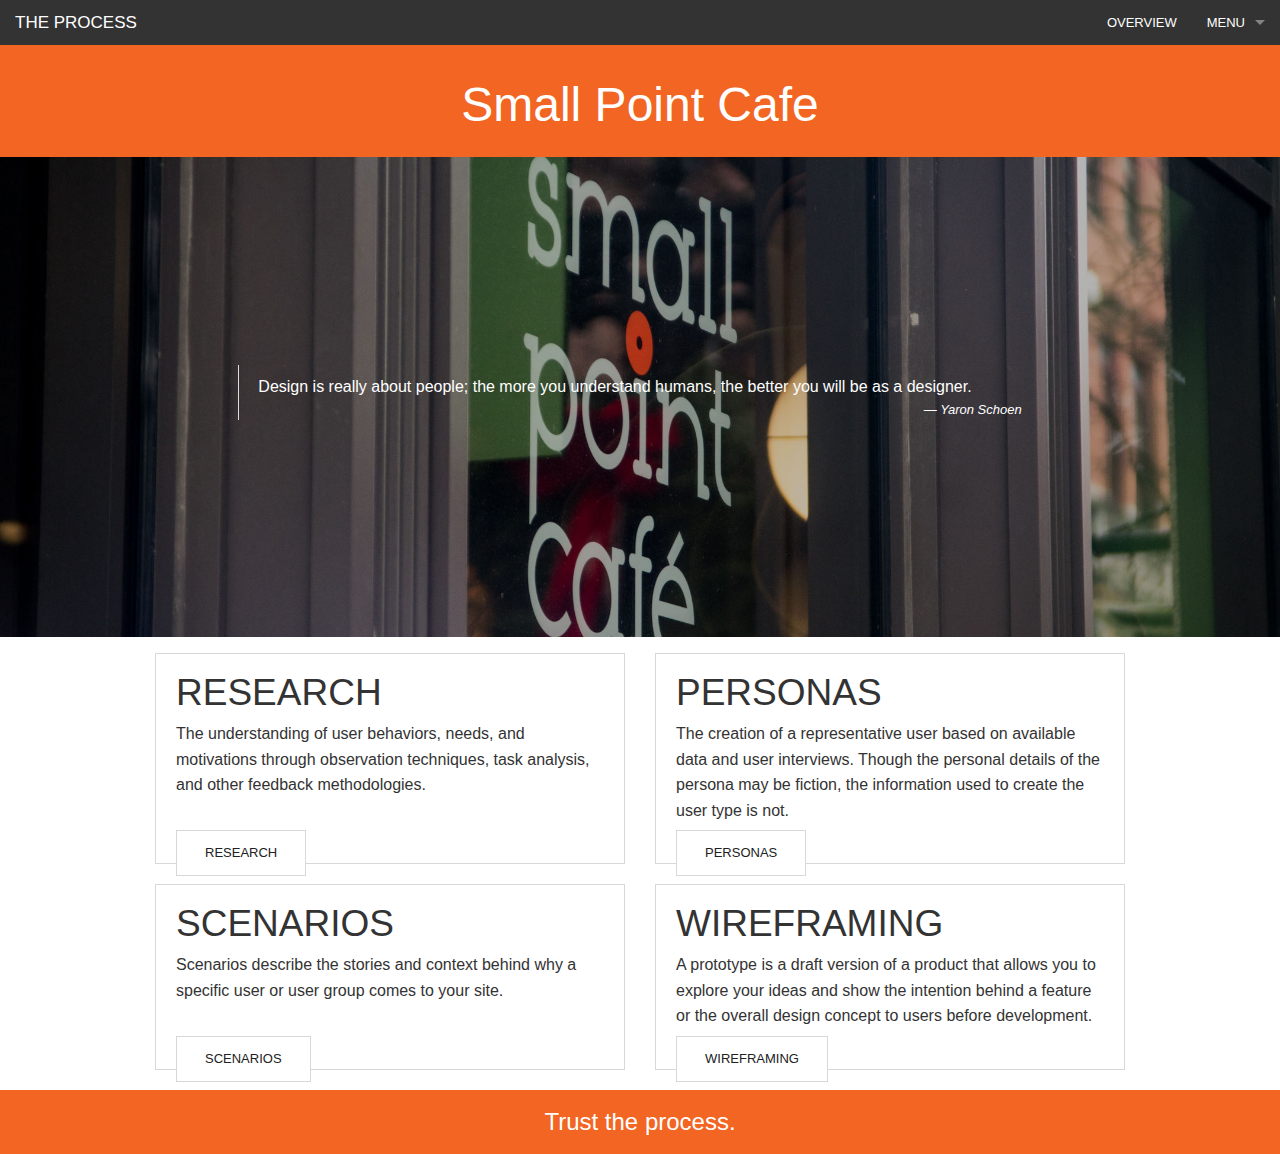
==== index.html @ a280f2f0 "Initial commit" ====
<!doctype html>
<html class="no-js" lang="en">
  <head>

    <meta charset="utf-8" />

    <meta name="viewport" content="width=device-width, initial-scale=1.0" />

    <title>SPC The Process</title>

    <meta name="author" content="benjregan">

    <meta name="description" content="">

    <link href='https://fonts.googleapis.com/css?family=Raleway:400,100,200,300,600,500' rel='stylesheet' type='text/css'>


    <link rel="stylesheet" href="css/normalize.css" />
    <link rel="stylesheet" href="css/foundation.css" />
    <link href="css/font-awesome.css" rel="stylesheet">
    <link href="css/app.css" rel="stylesheet">

    <script src="js/vendor/modernizr.js"></script>
  </head>
  <body>

    <!-- NAVIGATION BEGINS -->
    <div class="sticky">
      <nav class="top-bar" data-topbar role="navigation">
        <ul class="title-area">
          <li class="name">
            <h1><a href="index.html">THE PROCESS</a></h1>
          </li>
           <!-- Remove the class "menu-icon" to get rid of menu icon. Take out "Menu" to just have icon alone -->
          <li class="toggle-topbar menu-icon"><a href="#"><span></span></a></li>
        </ul>

        <section class="top-bar-section">
          <!-- Right Nav Section -->
          <ul class="right">
            <li><a href="index.html">OVERVIEW</a></li>
            <li class="has-dropdown">
              <a href="#">MENU</a>
              <ul class="dropdown">
                  <li><a href="research.html">RESEARCH</a></li>
                  <li><a href="personas.html">PERSONAS</a></li>
                  <li><a href="scenarios.html">SCENARIOS</a></li>
                  <li><a href="wireframing.html">WIREFRAMING</a></li>
              </ul>
            </li>
          </ul>
        </section>
      </nav>
    </div>
    <!-- NAVIGATION ENDS -->


    <header>
      <div class="row">
        <div class="small-12 columns">
          <h1>Small Point Cafe</h1>
        </div>
      </div>
    </header>

    <section class="hero">
      <div class="row">
        <div class="small-10 small-centered columns">
          <blockquote>Design is really about people; the more you understand humans, the better you will be as a designer. <cite class="text-right">Yaron Schoen</cite></blockquote>
        </div>
      </div>
    </section>

    <section class="maincontent">
      <div class="row" data-equalizer>
        <div class="small-12 medium-6 columns">
          <div class="panel" data-equalizer-watch>
            <h2>RESEARCH</h2>
            <p>The understanding of user behaviors, needs, and motivations through observation techniques, task analysis, and other feedback methodologies.</p>
            <a href="research.html" class="button small">Research</a>
          </div>
        </div>
        <div class="small-12 medium-6 columns">
          <div class="panel" data-equalizer-watch>
            <h2>PERSONAS</h2>
            <p>The creation of a representative user based on available data and user interviews. Though the personal details of the persona may be fiction, the information used to create the user type is not.</p>
            <a href="personas.html" class="button small">Personas</a>
          </div>
        </div>
      </div>

      <div class="row" data-equalizer>
        <div class="small-12 medium-6 columns">
          <div class="panel" data-equalizer-watch>
            <h2>SCENARIOS</h2>
            <p>Scenarios describe the stories and context behind why a specific user or user group comes to your site.</p>
            <a href="scenarios.html" class="button small">Scenarios</a>
          </div>
        </div>

        <div class="small-12 medium-6 columns">
          <div class="panel" data-equalizer-watch>
            <h2>WIREFRAMING</h2>
            <p>A prototype is a draft version of a product that allows you to explore your ideas and show the intention behind a feature or the overall design concept to users before development.</p>
            <a href="wireframing.html" class="button small">Wireframing</a>
          </div>
        </div>
      </div>

    </section> <!-- end .maincontent -->

    <footer>
      <div class="row">
        <div class="small-12 columns">
          <p>Trust the process.</p>
        </div>
      </div>
    </footer>


    
    <script src="js/vendor/jquery.js"></script>
    <script src="js/foundation.min.js"></script>
    <script>
      $(document).foundation();
    </script>
  </body>
</html>
---- css/app.css ----
/********************************************/
/* Hey there. This stylesheet is broken up 
into the following sections.

SECTION 1: GENERAL STYLES
SECTION 2: CUSTOM CLASSES & IDS
SECTION 3: BUTTONS
SECTION 4: MENU AND NAV
SECTION 5: OFF CANVAS NAV
SECTION 6: MAIN DIVS AS THEY APPEAR IN THE HTML
SECTION 7: FOOTER
SECTION 8: MEDIA QUERIES - THIS SITE WAS BUILT 
MOBILE FIRST. SO THE MEDIA QUERIES PERTAIN TO 
MEDIUM AND LARGE SCREENS. */
/********************************************/

/********************************************/
/* GENERAL STYLES */
/********************************************/
 * {
 	box-sizing: border-box;
 }

 a {
 	color: #f26522;
 }

 a:hover, a:focus {
 	color: #87cb63;
 }

 header {
 	height: 7rem;
 	background-color: #f26522;
 }

 header h1 {
 	text-align: center;
 	color: #fff;
 	margin-top: 2rem;
 	font-weight: 100;
 	font-size: 2rem;
 }


 .hero {
 	height: 30rem;
 	background-image: url(../img/hero.jpg);
 	background-size: cover;
 	background-position: center;
 	margin-bottom: 1rem;
 }

 .hero blockquote {
 	margin-top: 13rem;
 	color: #fff;
 	font-weight: 300;
 }

  .hero cite {
 	color: #fff;
 	font-weight: 300;
 }

 .maincontent .button {
 	background-color: #fff;
 	border-color: #d8d8d8;
 	border-width: 1px;
 	position: absolute;
 	bottom: .5rem;
 }

  .maincontent .button:hover {
 	background-color: #d8d8d8;
 	border-color: #d8d8d8;
 	border-width: 1px;
 	color: #212121;
 }

 .maincontent .panel a {
 	color: #212121;
 	text-transform: uppercase;
 }

 .panel {
 	background-color: #fff;
 }

 .w-img-container img {
 	width: 100%;
 }


 footer {
 	height: 4rem;
 	background-color: #f26522;
 }

 footer p {
 	text-align: center;
 	margin: .8rem 0 0 0;
 	color: #fff;
 	font-size: 1.5rem;
 	font-weight: 300;
 }


/********************************************/
/* MEDIA QUERIES */
/********************************************/
/* Medium screens */
/* min-width 641px, medium screens */
@media only screen and (min-width: 40.063em) { 

header h1 {
	margin-top: 1.65rem;
	font-size: 3rem;
}

 .w-img-container {
 	width: 80%;
 	margin: 0 auto;
 }

} 

/* min-width 1025px, large screens */
/* Large screens */
@media only screen and (min-width: 64.063em) { 
 .w-img-container {
 	width: 60%;
 	margin: 0 auto;
 }
}
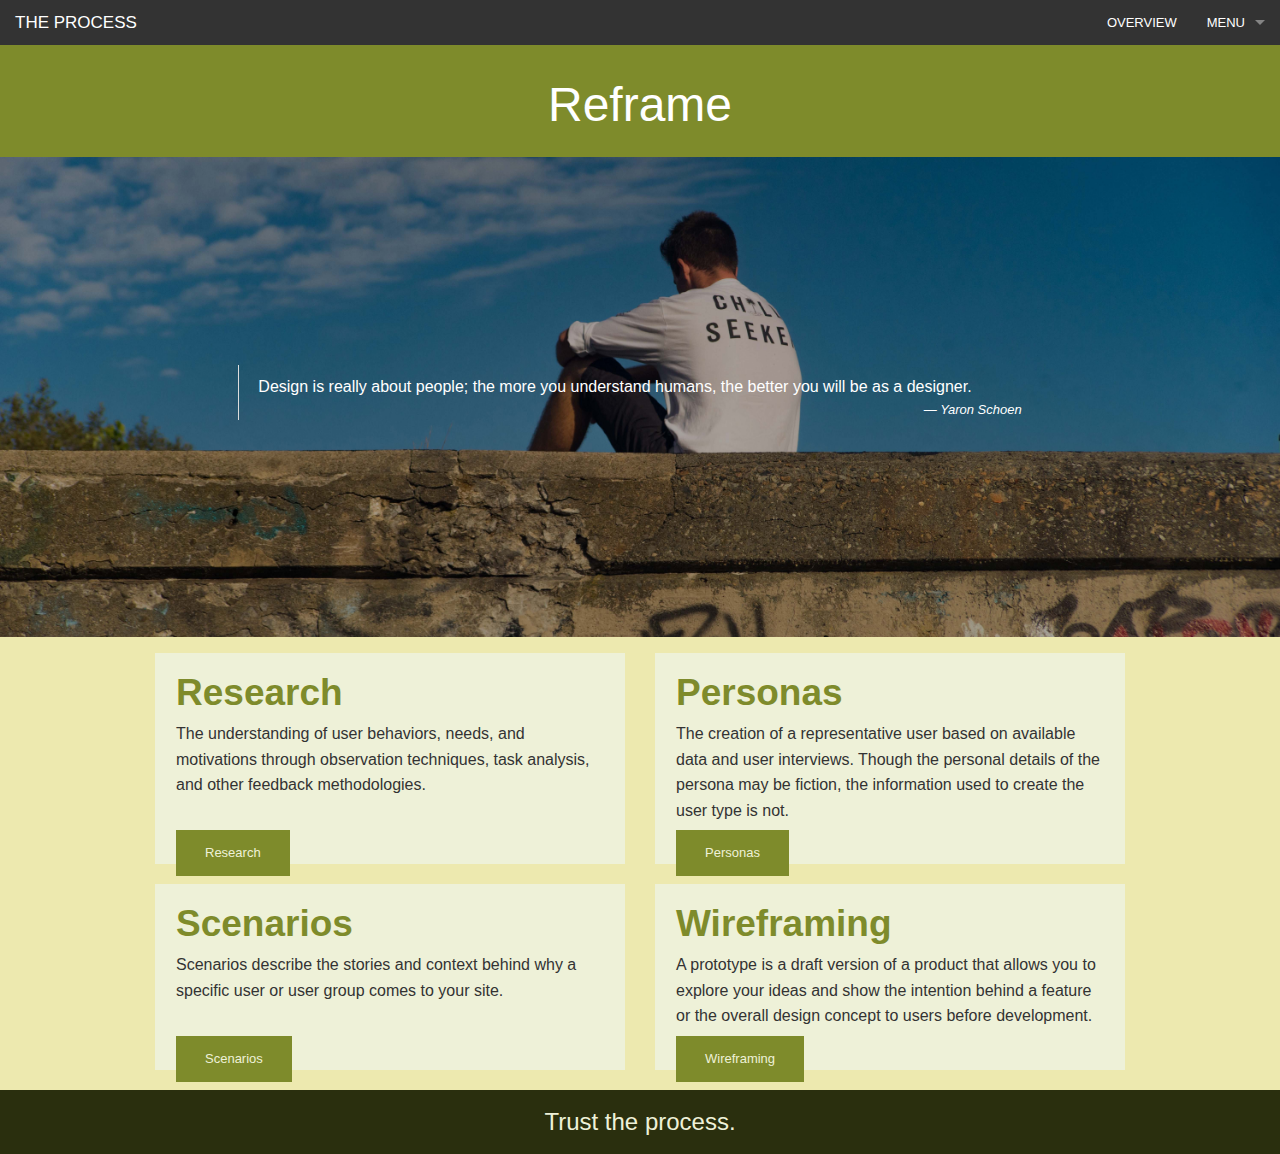
==== commit 08d9be91: "initial commit" ====
--- a/index.html
+++ b/index.html
@@ -6,11 +6,11 @@
 
     <meta name="viewport" content="width=device-width, initial-scale=1.0" />
 
-    <title>SPC The Process</title>
+    <title>Reframe The Process</title>
 
     <meta name="author" content="benjregan">
 
-    <meta name="description" content="">
+    <meta name="description" content="Photography Blog Creation Process">
 
     <link href='https://fonts.googleapis.com/css?family=Raleway:400,100,200,300,600,500' rel='stylesheet' type='text/css'>
 
@@ -58,7 +58,7 @@
     <header>
       <div class="row">
         <div class="small-12 columns">
-          <h1>Small Point Cafe</h1>
+          <h1>Reframe</h1>
         </div>
       </div>
     </header>
@@ -75,14 +75,14 @@
       <div class="row" data-equalizer>
         <div class="small-12 medium-6 columns">
           <div class="panel" data-equalizer-watch>
-            <h2>RESEARCH</h2>
+            <h2>Research</h2>
             <p>The understanding of user behaviors, needs, and motivations through observation techniques, task analysis, and other feedback methodologies.</p>
             <a href="research.html" class="button small">Research</a>
           </div>
         </div>
         <div class="small-12 medium-6 columns">
           <div class="panel" data-equalizer-watch>
-            <h2>PERSONAS</h2>
+            <h2>Personas</h2>
             <p>The creation of a representative user based on available data and user interviews. Though the personal details of the persona may be fiction, the information used to create the user type is not.</p>
             <a href="personas.html" class="button small">Personas</a>
           </div>
@@ -92,7 +92,7 @@
       <div class="row" data-equalizer>
         <div class="small-12 medium-6 columns">
           <div class="panel" data-equalizer-watch>
-            <h2>SCENARIOS</h2>
+            <h2>Scenarios</h2>
             <p>Scenarios describe the stories and context behind why a specific user or user group comes to your site.</p>
             <a href="scenarios.html" class="button small">Scenarios</a>
           </div>
@@ -100,7 +100,7 @@
 
         <div class="small-12 medium-6 columns">
           <div class="panel" data-equalizer-watch>
-            <h2>WIREFRAMING</h2>
+            <h2>Wireframing</h2>
             <p>A prototype is a draft version of a product that allows you to explore your ideas and show the intention behind a feature or the overall design concept to users before development.</p>
             <a href="wireframing.html" class="button small">Wireframing</a>
           </div>
--- a/css/app.css
+++ b/css/app.css
@@ -15,6 +15,25 @@
 MEDIUM AND LARGE SCREENS. */
 /********************************************/
 
+
+/********************************************/
+/* COLOR PALETTE */
+/********************************************/
+
+.primary-color 	{
+	color: #7e8b2b;
+}
+.dark-primary	{
+	color: #2a2f0e;
+}
+.accent-color	{
+	color: #ede9af;
+}
+.off-white		{
+	color: #eef1d8;
+}
+
+
 /********************************************/
 /* GENERAL STYLES */
 /********************************************/
@@ -22,17 +41,21 @@
  	box-sizing: border-box;
  }
 
+ html, body {
+ 	background-color: #ede9af;
+ }
+
  a {
- 	color: #f26522;
+ 	color: #7e8b2b;
  }
 
  a:hover, a:focus {
- 	color: #87cb63;
+ 	color: #FF5252;
  }
 
  header {
  	height: 7rem;
- 	background-color: #f26522;
+ 	background-color: #7e8b2b;
  }
 
  header h1 {
@@ -63,44 +86,56 @@
  	font-weight: 300;
  }
 
+ .panel {
+ 	background-color: #eef1d8;
+ 	border-color: #eef1d8;
+ }
+
+ .panel h2 {
+ 	color: #7e8b2b;
+ 	font-weight: 700;
+ }
+
+ .maincontent h1 {
+ 	color: #2a2f0e;
+ 	font-weight: 700;
+ }
+
  .maincontent .button {
- 	background-color: #fff;
- 	border-color: #d8d8d8;
+ 	background-color: #7e8b2b;
+ 	border-color: #7e8b2b;
  	border-width: 1px;
  	position: absolute;
  	bottom: .5rem;
+ 	color: #eef1d8;
  }
 
   .maincontent .button:hover {
- 	background-color: #d8d8d8;
- 	border-color: #d8d8d8;
+ 	background-color: #eef1d8;
  	border-width: 1px;
- 	color: #212121;
+ 	color: #7e8b2b;
  }
 
- .maincontent .panel a {
- 	color: #212121;
- 	text-transform: uppercase;
+ .wireframing img {
+ 	width: 80%;
+ 	margin: 0 10%;
+ 	box-shadow: 2px 2px 4px rgba(0, 0, 0, .35)
  }
 
- .panel {
- 	background-color: #fff;
- }
 
- .w-img-container img {
- 	width: 100%;
- }
+
+
 
 
  footer {
  	height: 4rem;
- 	background-color: #f26522;
+ 	background-color: #2a2f0e;
  }
 
  footer p {
  	text-align: center;
  	margin: .8rem 0 0 0;
- 	color: #fff;
+ 	color: #eef1d8;
  	font-size: 1.5rem;
  	font-weight: 300;
  }
@@ -118,19 +153,20 @@
 	font-size: 3rem;
 }
 
- .w-img-container {
- 	width: 80%;
- 	margin: 0 auto;
- }
 
 } 
 
 /* min-width 1025px, large screens */
 /* Large screens */
 @media only screen and (min-width: 64.063em) { 
- .w-img-container {
- 	width: 60%;
- 	margin: 0 auto;
+ .wireframing img {
+ 	width: 30%;
+ 	margin: 0 1%;
+ 	float: left;
+
+ }
+
+
  }
 } 
 
